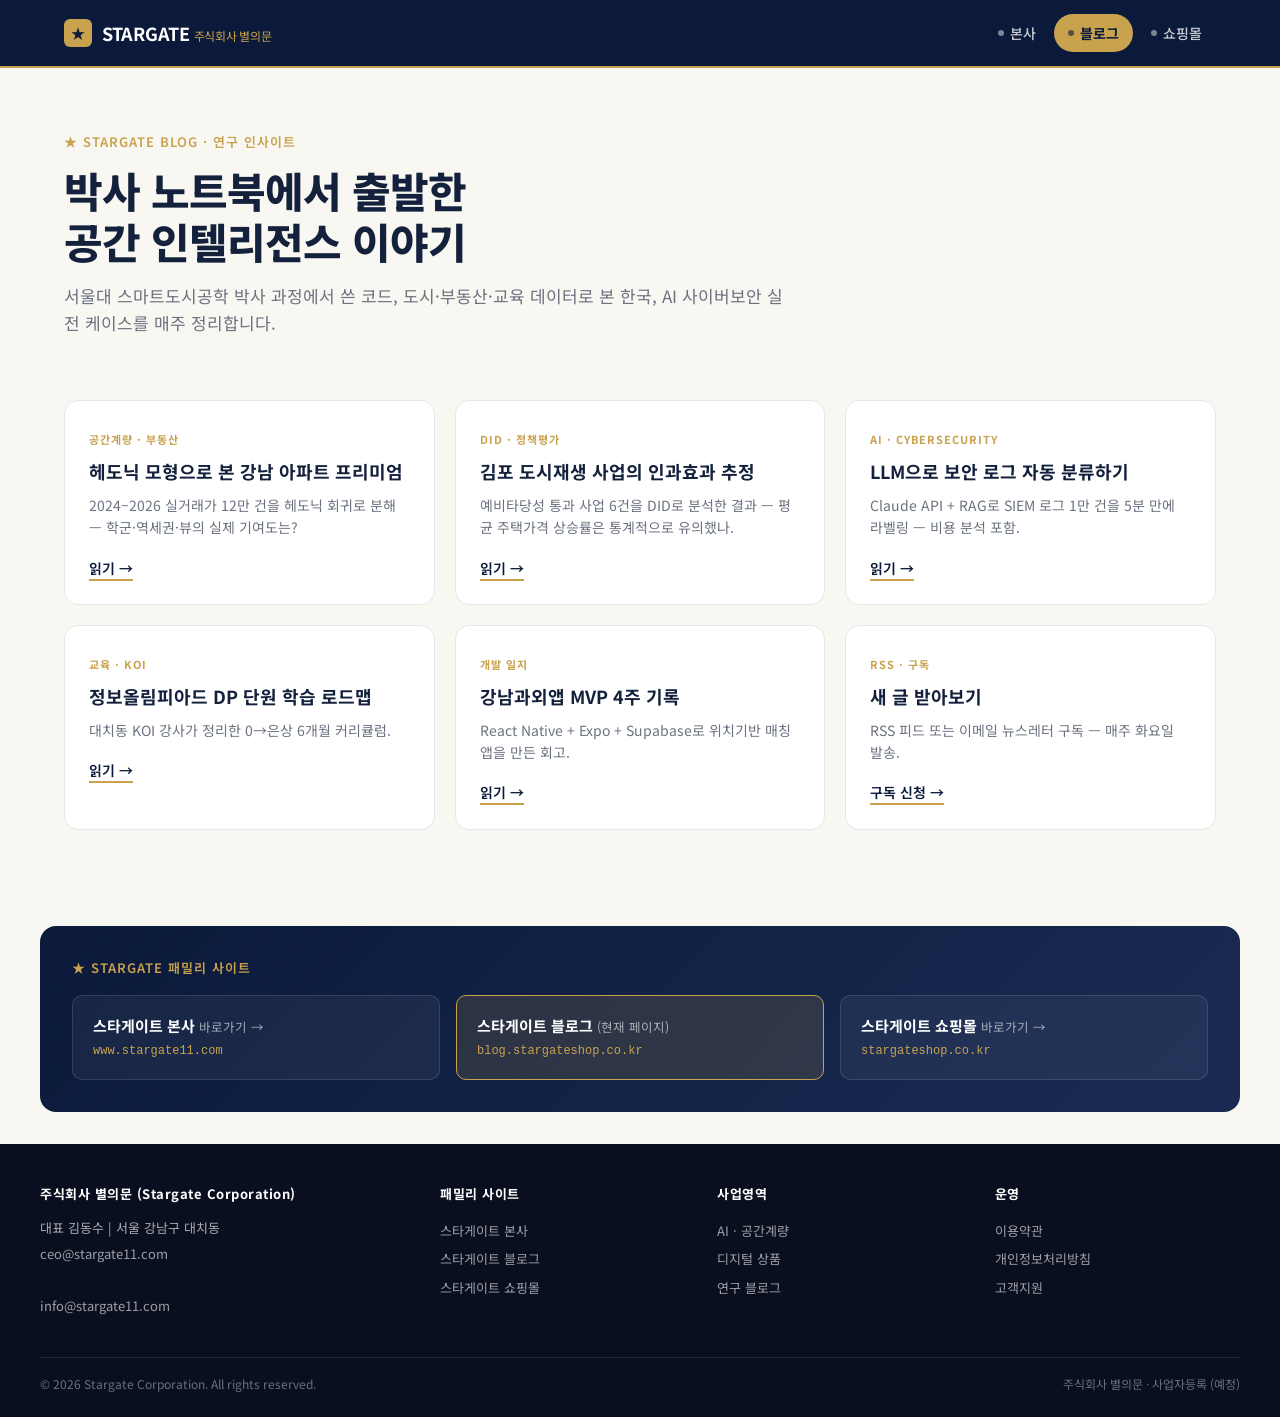
==== index.html @ f54890d9 "초기 배포: STARGATE 블로그 (blog.stargateshop.co.kr)" ====
<!DOCTYPE html>
<html lang="ko">
<head>
<meta charset="UTF-8">
<meta name="viewport" content="width=device-width, initial-scale=1">
<title>STARGATE 블로그 — AI · 공간계량 · 도시공학 인사이트</title>
<meta name="description" content="주식회사 별의문 공식 블로그. AI 사이버보안, 공간계량 모형, 스마트도시, 대치동 영재교육 인사이트.">
<meta name="keywords" content="스타게이트 블로그, 공간계량, 헤도닉, DID, AI 보안, 영재교육, 대치동 KOI">
<link rel="canonical" href="https://blog.stargateshop.co.kr/">
<link rel="alternate" href="https://www.stargate11.com/" hreflang="ko" title="STARGATE 본사">
<link rel="alternate" href="https://stargateshop.co.kr/" hreflang="ko" title="STARGATE 쇼핑몰">

<meta property="og:type" content="website">
<meta property="og:title" content="STARGATE 블로그">
<meta property="og:description" content="AI · 공간계량 · 스마트도시 인사이트">
<meta property="og:url" content="https://blog.stargateshop.co.kr/">
<meta property="og:site_name" content="STARGATE BLOG">
<meta property="og:locale" content="ko_KR">

<link rel="preconnect" href="https://fonts.googleapis.com">
<link rel="preconnect" href="https://fonts.gstatic.com" crossorigin>
<link href="https://fonts.googleapis.com/css2?family=Noto+Sans+KR:wght@400;500;600;700;800&display=swap" rel="stylesheet">

<link rel="stylesheet" href="./스타게이트 통합 네비.css">
</head>
<body>

<main>
  <section class="sg-hero">
    <div class="sg-hero__eyebrow">★ STARGATE BLOG · 연구 인사이트</div>
    <h1 class="sg-hero__title">박사 노트북에서 출발한<br>공간 인텔리전스 이야기</h1>
    <p class="sg-hero__lead">
      서울대 스마트도시공학 박사 과정에서 쓴 코드, 도시·부동산·교육 데이터로 본 한국,
      AI 사이버보안 실전 케이스를 매주 정리합니다.
    </p>
  </section>

  <section class="sg-section">
    <div class="sg-grid">
      <article class="sg-card">
        <div class="sg-card__tag">공간계량 · 부동산</div>
        <h3 class="sg-card__title">헤도닉 모형으로 본 강남 아파트 프리미엄</h3>
        <p class="sg-card__desc">2024–2026 실거래가 12만 건을 헤도닉 회귀로 분해 — 학군·역세권·뷰의 실제 기여도는?</p>
        <span class="sg-card__cta">읽기 →</span>
      </article>
      <article class="sg-card">
        <div class="sg-card__tag">DID · 정책평가</div>
        <h3 class="sg-card__title">김포 도시재생 사업의 인과효과 추정</h3>
        <p class="sg-card__desc">예비타당성 통과 사업 6건을 DID로 분석한 결과 — 평균 주택가격 상승률은 통계적으로 유의했나.</p>
        <span class="sg-card__cta">읽기 →</span>
      </article>
      <article class="sg-card">
        <div class="sg-card__tag">AI · Cybersecurity</div>
        <h3 class="sg-card__title">LLM으로 보안 로그 자동 분류하기</h3>
        <p class="sg-card__desc">Claude API + RAG로 SIEM 로그 1만 건을 5분 만에 라벨링 — 비용 분석 포함.</p>
        <span class="sg-card__cta">읽기 →</span>
      </article>
      <article class="sg-card">
        <div class="sg-card__tag">교육 · KOI</div>
        <h3 class="sg-card__title">정보올림피아드 DP 단원 학습 로드맵</h3>
        <p class="sg-card__desc">대치동 KOI 강사가 정리한 0→은상 6개월 커리큘럼.</p>
        <span class="sg-card__cta">읽기 →</span>
      </article>
      <article class="sg-card">
        <div class="sg-card__tag">개발 일지</div>
        <h3 class="sg-card__title">강남과외앱 MVP 4주 기록</h3>
        <p class="sg-card__desc">React Native + Expo + Supabase로 위치기반 매칭 앱을 만든 회고.</p>
        <span class="sg-card__cta">읽기 →</span>
      </article>
      <article class="sg-card">
        <div class="sg-card__tag">RSS · 구독</div>
        <h3 class="sg-card__title">새 글 받아보기</h3>
        <p class="sg-card__desc">RSS 피드 또는 이메일 뉴스레터 구독 — 매주 화요일 발송.</p>
        <a class="sg-card__cta" href="mailto:info@stargate11.com?subject=뉴스레터 구독">구독 신청 →</a>
      </article>
    </div>
  </section>
</main>

<script src="./스타게이트 통합 네비.js" data-site="blog"></script>
</body>
</html>
---- 스타게이트 통합 네비.css ----
/* ============================================================
   STARGATE 통합 네비게이션 — 3사이트 공통 스타일
   stargate11.com / blog.stargateshop.co.kr / stargateshop.co.kr
   ------------------------------------------------------------
   브랜드 컬러
     --sg-navy   : #0B1A3A  (메인 딥네이비, 별의문 밤하늘)
     --sg-gold   : #C9A24E  (별빛 골드)
     --sg-ink    : #14213D  (본문 잉크)
     --sg-paper  : #F8F7F2  (배경 종이)
     --sg-mute   : #6B7280  (보조 텍스트)
   ============================================================ */

:root {
  --sg-navy: #0B1A3A;
  --sg-gold: #C9A24E;
  --sg-ink:  #14213D;
  --sg-paper:#F8F7F2;
  --sg-mute: #6B7280;
  --sg-line: #E5E7EB;
}

* { box-sizing: border-box; }

html, body {
  margin: 0;
  padding: 0;
  font-family: "Noto Sans KR", "Pretendard", "Malgun Gothic", "맑은 고딕", system-ui, -apple-system, sans-serif;
  color: var(--sg-ink);
  background: var(--sg-paper);
  -webkit-font-smoothing: antialiased;
  line-height: 1.6;
}

a { color: inherit; text-decoration: none; }

/* ────── Header ────── */
.sg-header {
  background: var(--sg-navy);
  color: #fff;
  border-bottom: 2px solid var(--sg-gold);
  position: sticky;
  top: 0;
  z-index: 100;
}

.sg-header__inner {
  max-width: 1200px;
  margin: 0 auto;
  padding: 14px 24px;
  display: flex;
  align-items: center;
  justify-content: space-between;
  gap: 24px;
}

.sg-brand {
  display: flex;
  align-items: center;
  gap: 10px;
  font-weight: 700;
  font-size: 18px;
  letter-spacing: -0.3px;
}

.sg-brand__mark {
  width: 28px;
  height: 28px;
  display: inline-flex;
  align-items: center;
  justify-content: center;
  background: var(--sg-gold);
  color: var(--sg-navy);
  border-radius: 6px;
  font-weight: 900;
  font-size: 14px;
}

.sg-brand__sub {
  color: var(--sg-gold);
  font-weight: 400;
  font-size: 12px;
  margin-left: 4px;
}

.sg-nav {
  display: flex;
  align-items: center;
  gap: 4px;
}

.sg-nav__link {
  display: inline-flex;
  align-items: center;
  gap: 6px;
  padding: 8px 14px;
  border-radius: 999px;
  font-size: 14px;
  font-weight: 500;
  color: rgba(255,255,255,0.78);
  transition: all 0.15s;
}

.sg-nav__link:hover {
  color: #fff;
  background: rgba(255,255,255,0.08);
}

.sg-nav__link.is-active {
  background: var(--sg-gold);
  color: var(--sg-navy);
  font-weight: 700;
}

.sg-nav__dot {
  width: 6px;
  height: 6px;
  border-radius: 50%;
  background: currentColor;
  opacity: 0.6;
}

/* ────── Hero / 페이지 헤딩 ────── */
.sg-hero {
  max-width: 1200px;
  margin: 0 auto;
  padding: 64px 24px 32px;
}

.sg-hero__eyebrow {
  font-size: 13px;
  color: var(--sg-gold);
  font-weight: 600;
  letter-spacing: 1px;
  text-transform: uppercase;
  margin-bottom: 12px;
}

.sg-hero__title {
  font-size: 42px;
  line-height: 1.2;
  font-weight: 800;
  margin: 0 0 16px;
  letter-spacing: -1px;
}

.sg-hero__lead {
  font-size: 17px;
  color: var(--sg-mute);
  max-width: 720px;
  margin: 0;
}

/* ────── Section / Card ────── */
.sg-section {
  max-width: 1200px;
  margin: 0 auto;
  padding: 32px 24px 64px;
}

.sg-grid {
  display: grid;
  grid-template-columns: repeat(auto-fit, minmax(280px, 1fr));
  gap: 20px;
}

.sg-card {
  background: #fff;
  border: 1px solid var(--sg-line);
  border-radius: 14px;
  padding: 24px;
  transition: transform 0.15s, box-shadow 0.15s;
}

.sg-card:hover {
  transform: translateY(-2px);
  box-shadow: 0 8px 24px rgba(11,26,58,0.08);
}

.sg-card__tag {
  display: inline-block;
  font-size: 11px;
  font-weight: 700;
  color: var(--sg-gold);
  letter-spacing: 1px;
  text-transform: uppercase;
  margin-bottom: 8px;
}

.sg-card__title {
  font-size: 18px;
  font-weight: 700;
  margin: 0 0 8px;
}

.sg-card__desc {
  font-size: 14px;
  color: var(--sg-mute);
  margin: 0 0 16px;
}

.sg-card__cta {
  font-size: 14px;
  font-weight: 600;
  color: var(--sg-navy);
  border-bottom: 2px solid var(--sg-gold);
  padding-bottom: 1px;
}

/* ────── 사이트 간 링크 박스 (Cross-link) ────── */
.sg-cross {
  background: linear-gradient(135deg, var(--sg-navy) 0%, #1a2a52 100%);
  color: #fff;
  border-radius: 16px;
  padding: 32px;
  margin: 32px auto;
  max-width: 1200px;
}

.sg-cross__title {
  font-size: 13px;
  color: var(--sg-gold);
  letter-spacing: 1px;
  text-transform: uppercase;
  margin-bottom: 16px;
  font-weight: 600;
}

.sg-cross__grid {
  display: grid;
  grid-template-columns: repeat(auto-fit, minmax(260px, 1fr));
  gap: 16px;
}

.sg-cross__item {
  background: rgba(255,255,255,0.05);
  border: 1px solid rgba(255,255,255,0.12);
  border-radius: 10px;
  padding: 18px 20px;
  display: block;
  transition: all 0.15s;
}

.sg-cross__item:hover {
  background: rgba(255,255,255,0.10);
  border-color: var(--sg-gold);
}

.sg-cross__item.is-current {
  background: rgba(201,162,78,0.15);
  border-color: var(--sg-gold);
}

.sg-cross__name {
  font-size: 15px;
  font-weight: 700;
  margin-bottom: 4px;
}

.sg-cross__url {
  font-size: 12px;
  color: var(--sg-gold);
  font-family: ui-monospace, SFMono-Regular, monospace;
}

/* ────── Footer ────── */
.sg-footer {
  background: #0a0f1f;
  color: rgba(255,255,255,0.65);
  padding: 40px 24px 24px;
  font-size: 13px;
}

.sg-footer__inner {
  max-width: 1200px;
  margin: 0 auto;
  display: grid;
  grid-template-columns: 1.5fr 1fr 1fr 1fr;
  gap: 32px;
  margin-bottom: 32px;
}

.sg-footer__col h4 {
  color: #fff;
  font-size: 13px;
  margin: 0 0 12px;
  letter-spacing: 0.5px;
}

.sg-footer__col a {
  display: block;
  padding: 4px 0;
  color: rgba(255,255,255,0.6);
}

.sg-footer__col a:hover { color: var(--sg-gold); }

.sg-footer__bottom {
  max-width: 1200px;
  margin: 0 auto;
  border-top: 1px solid rgba(255,255,255,0.1);
  padding-top: 16px;
  display: flex;
  justify-content: space-between;
  flex-wrap: wrap;
  gap: 8px;
  font-size: 12px;
  color: rgba(255,255,255,0.4);
}

/* ────── Mobile ────── */
@media (max-width: 768px) {
  .sg-header__inner { flex-direction: column; gap: 12px; padding: 12px 16px; }
  .sg-nav { flex-wrap: wrap; justify-content: center; }
  .sg-nav__link { padding: 6px 10px; font-size: 13px; }
  .sg-hero { padding: 40px 16px 24px; }
  .sg-hero__title { font-size: 30px; }
  .sg-section { padding: 24px 16px 48px; }
  .sg-cross { margin: 24px 16px; padding: 24px; }
  .sg-footer__inner { grid-template-columns: 1fr 1fr; gap: 24px; }
}
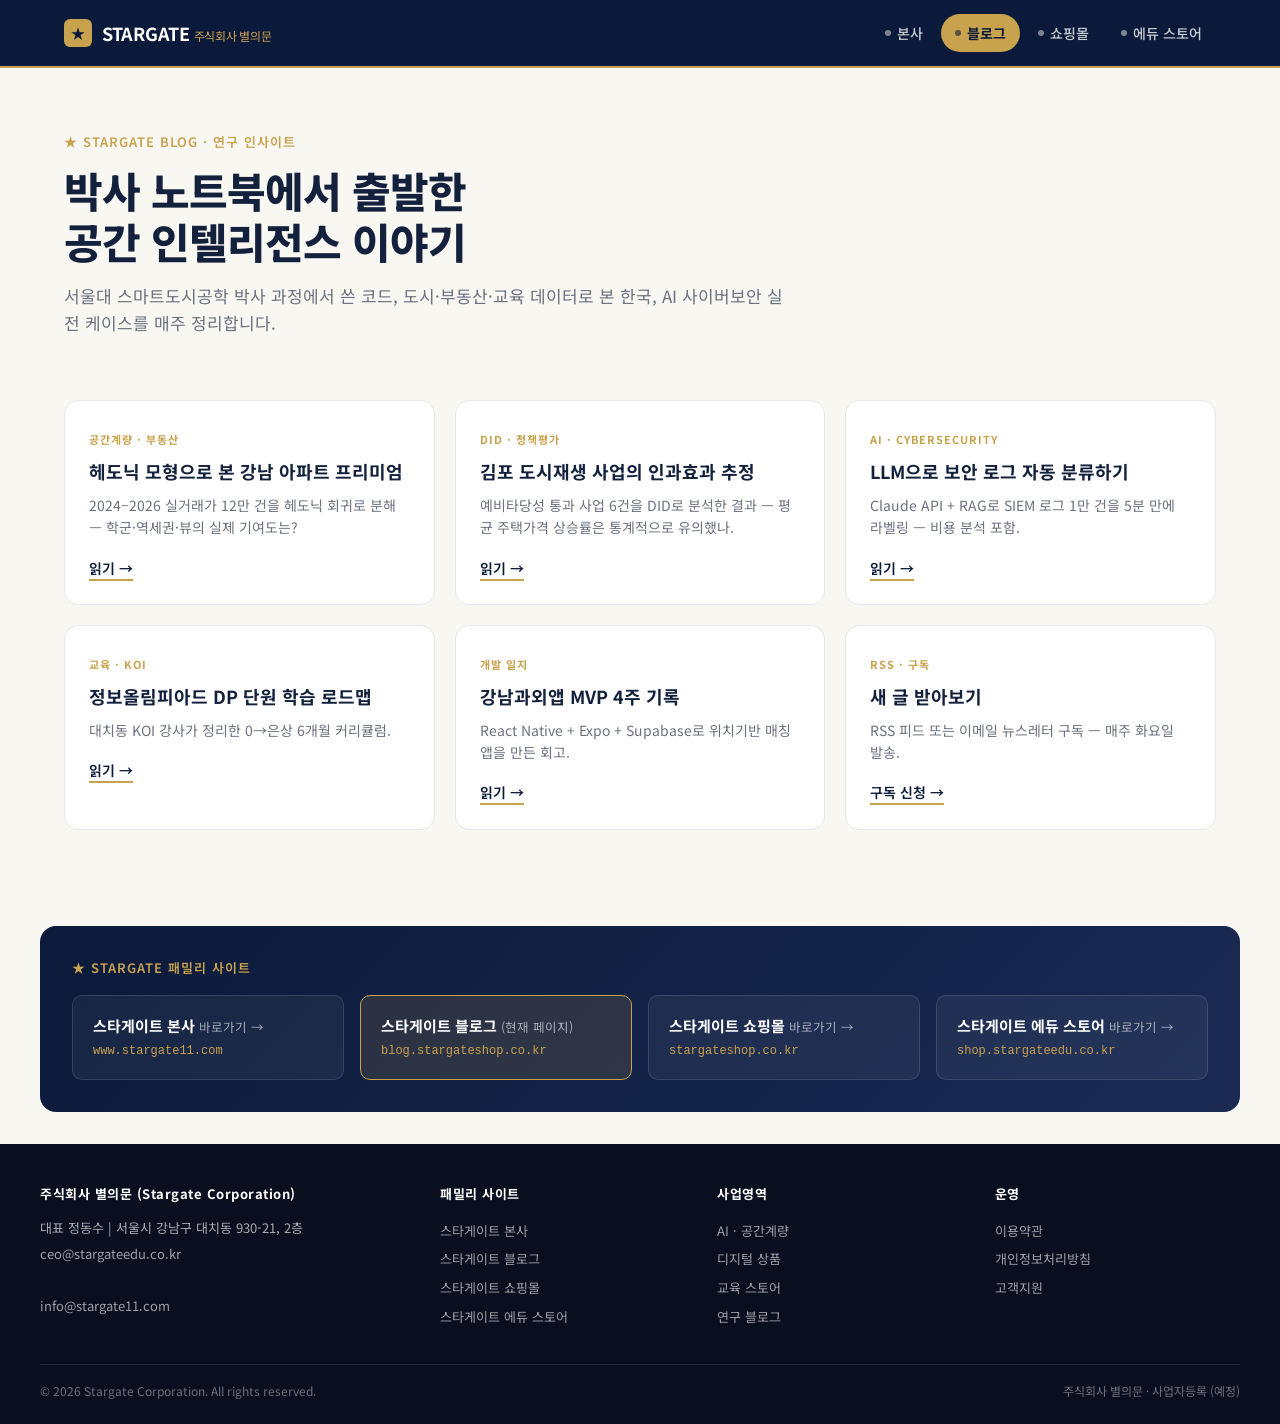
==== commit c2ee3b8f: "chore: 대표 이메일을 ceo@stargateedu.co.kr로 통일" ====
--- a/index.html
+++ b/index.html
@@ -71,7 +71,7 @@
         <div class="sg-card__tag">RSS · 구독</div>
         <h3 class="sg-card__title">새 글 받아보기</h3>
         <p class="sg-card__desc">RSS 피드 또는 이메일 뉴스레터 구독 — 매주 화요일 발송.</p>
-        <a class="sg-card__cta" href="mailto:info@stargate11.com?subject=뉴스레터 구독">구독 신청 →</a>
+        <a class="sg-card__cta" href="mailto:ceo@stargateedu.co.kr?subject=뉴스레터 구독">구독 신청 →</a>
       </article>
     </div>
   </section>
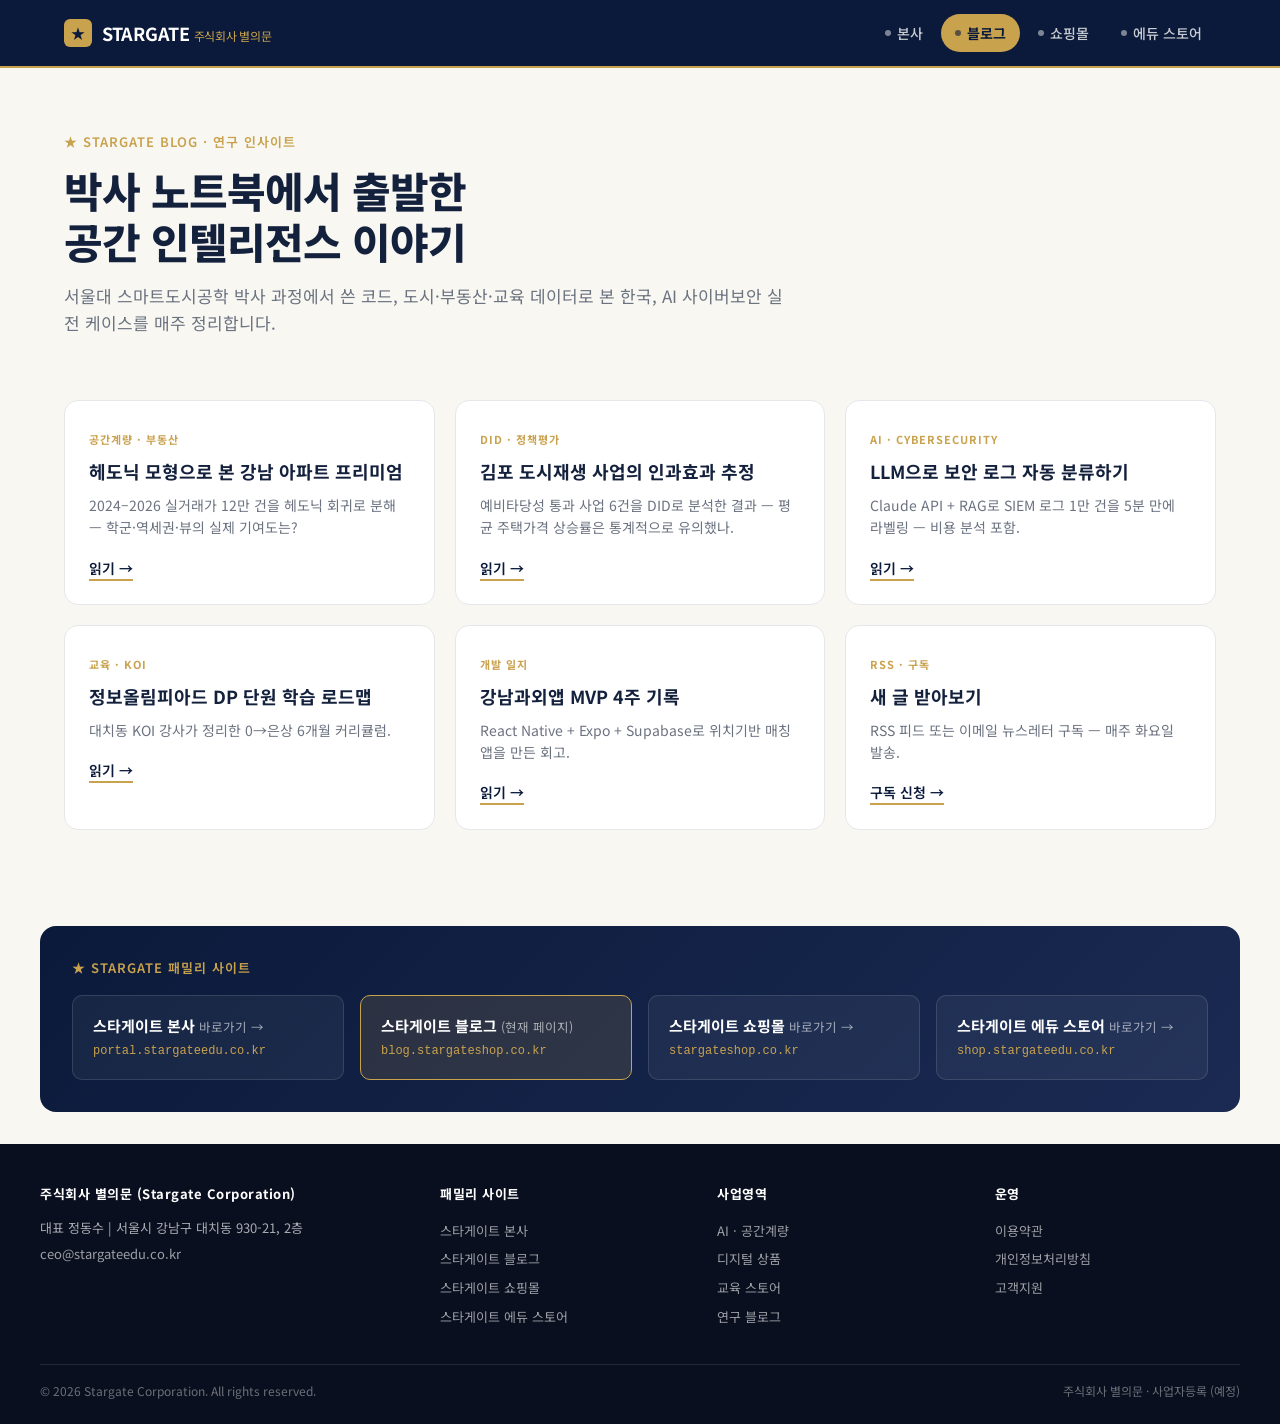
==== commit f9b830d0: "Update HQ alternate link to portal.stargateedu.co.kr" ====
--- a/index.html
+++ b/index.html
@@ -7,7 +7,7 @@
 <meta name="description" content="주식회사 별의문 공식 블로그. AI 사이버보안, 공간계량 모형, 스마트도시, 대치동 영재교육 인사이트.">
 <meta name="keywords" content="스타게이트 블로그, 공간계량, 헤도닉, DID, AI 보안, 영재교육, 대치동 KOI">
 <link rel="canonical" href="https://blog.stargateshop.co.kr/">
-<link rel="alternate" href="https://www.stargate11.com/" hreflang="ko" title="STARGATE 본사">
+<link rel="alternate" href="https://portal.stargateedu.co.kr/" hreflang="ko" title="STARGATE 본사">
 <link rel="alternate" href="https://stargateshop.co.kr/" hreflang="ko" title="STARGATE 쇼핑몰">
 
 <meta property="og:type" content="website">
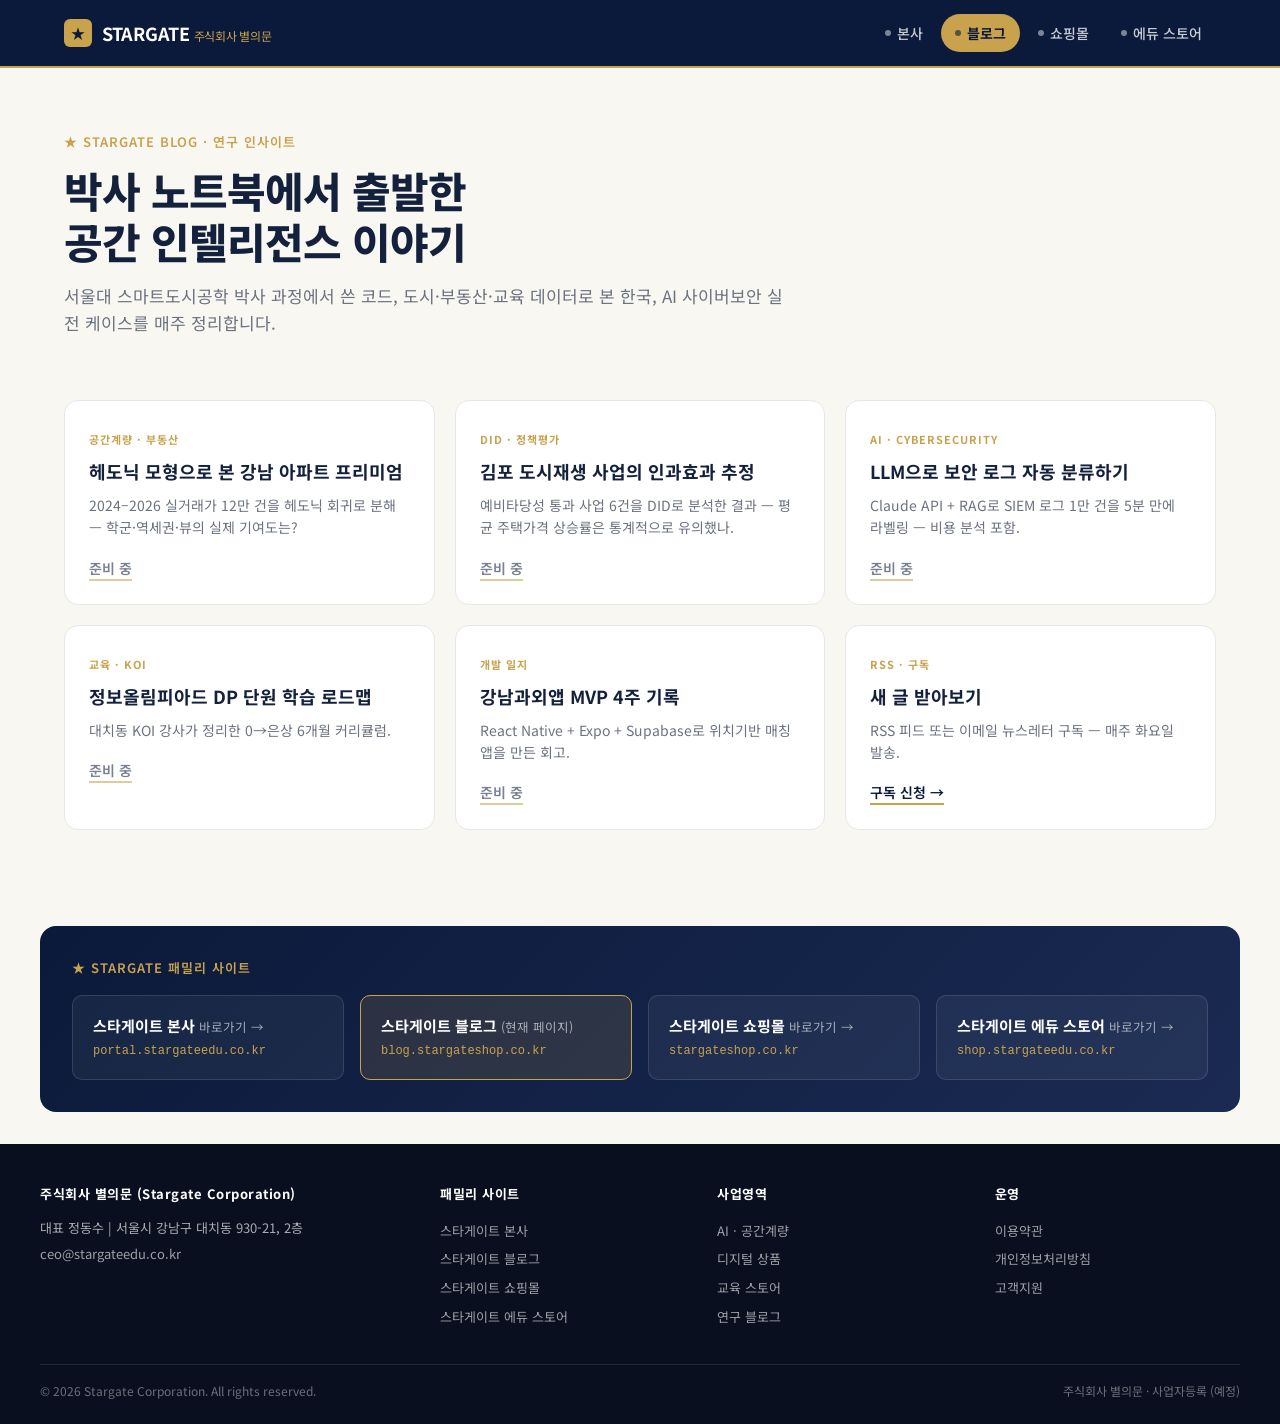
==== commit 5131d3b1: "Make dead teaser CTAs honest "준비 중" indicators (no article pages exist)" ====
--- a/index.html
+++ b/index.html
@@ -41,31 +41,31 @@
         <div class="sg-card__tag">공간계량 · 부동산</div>
         <h3 class="sg-card__title">헤도닉 모형으로 본 강남 아파트 프리미엄</h3>
         <p class="sg-card__desc">2024–2026 실거래가 12만 건을 헤도닉 회귀로 분해 — 학군·역세권·뷰의 실제 기여도는?</p>
-        <span class="sg-card__cta">읽기 →</span>
+        <span class="sg-card__cta" style="opacity:.55;cursor:default">준비 중</span>
       </article>
       <article class="sg-card">
         <div class="sg-card__tag">DID · 정책평가</div>
         <h3 class="sg-card__title">김포 도시재생 사업의 인과효과 추정</h3>
         <p class="sg-card__desc">예비타당성 통과 사업 6건을 DID로 분석한 결과 — 평균 주택가격 상승률은 통계적으로 유의했나.</p>
-        <span class="sg-card__cta">읽기 →</span>
+        <span class="sg-card__cta" style="opacity:.55;cursor:default">준비 중</span>
       </article>
       <article class="sg-card">
         <div class="sg-card__tag">AI · Cybersecurity</div>
         <h3 class="sg-card__title">LLM으로 보안 로그 자동 분류하기</h3>
         <p class="sg-card__desc">Claude API + RAG로 SIEM 로그 1만 건을 5분 만에 라벨링 — 비용 분석 포함.</p>
-        <span class="sg-card__cta">읽기 →</span>
+        <span class="sg-card__cta" style="opacity:.55;cursor:default">준비 중</span>
       </article>
       <article class="sg-card">
         <div class="sg-card__tag">교육 · KOI</div>
         <h3 class="sg-card__title">정보올림피아드 DP 단원 학습 로드맵</h3>
         <p class="sg-card__desc">대치동 KOI 강사가 정리한 0→은상 6개월 커리큘럼.</p>
-        <span class="sg-card__cta">읽기 →</span>
+        <span class="sg-card__cta" style="opacity:.55;cursor:default">준비 중</span>
       </article>
       <article class="sg-card">
         <div class="sg-card__tag">개발 일지</div>
         <h3 class="sg-card__title">강남과외앱 MVP 4주 기록</h3>
         <p class="sg-card__desc">React Native + Expo + Supabase로 위치기반 매칭 앱을 만든 회고.</p>
-        <span class="sg-card__cta">읽기 →</span>
+        <span class="sg-card__cta" style="opacity:.55;cursor:default">준비 중</span>
       </article>
       <article class="sg-card">
         <div class="sg-card__tag">RSS · 구독</div>
